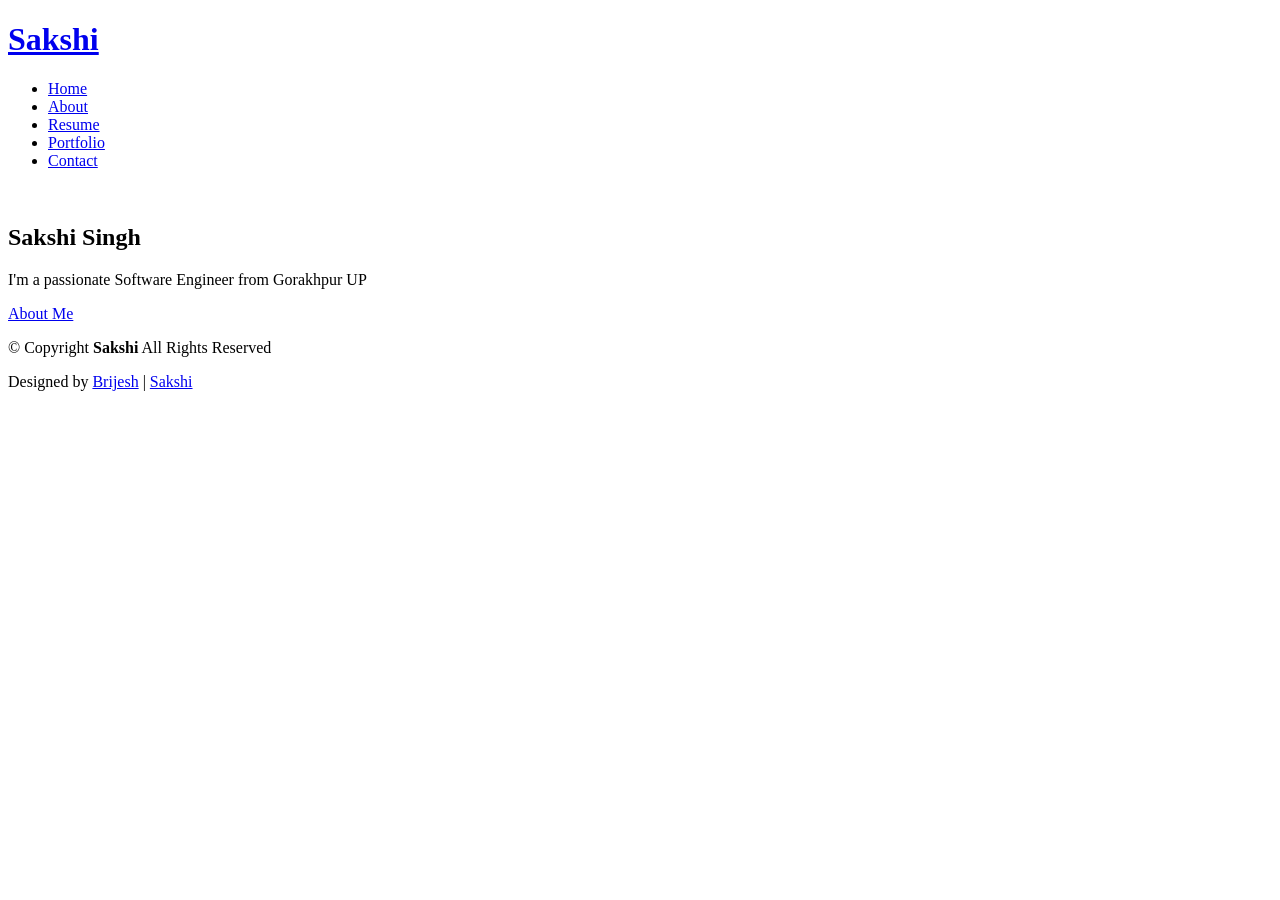
==== index.html @ 69563c14 "Add files via upload" ====
<!DOCTYPE html>
<html lang="en">

<head>
  <meta charset="utf-8">
  <meta content="width=device-width, initial-scale=1.0" name="viewport">
  <title>Home - Sakshi Singh</title>
  <meta name="description" content="">
  <meta name="keywords" content="">

  <!-- Favicons -->
  <link href="assets/img/favicon.png" rel="icon">
  <link href="assets/img/apple-touch-icon.png" rel="apple-touch-icon">

  <!-- Fonts -->
  <link href="https://fonts.googleapis.com" rel="preconnect">
  <link href="https://fonts.gstatic.com" rel="preconnect" crossorigin>
  <link href="https://fonts.googleapis.com/css2?family=Roboto:ital,wght@0,100;0,300;0,400;0,500;0,700;0,900;1,100;1,300;1,400;1,500;1,700;1,900&family=Poppins:ital,wght@0,100;0,200;0,300;0,400;0,500;0,600;0,700;0,800;0,900;1,100;1,200;1,300;1,400;1,500;1,600;1,700;1,800;1,900&family=Raleway:ital,wght@0,100;0,200;0,300;0,400;0,500;0,600;0,700;0,800;0,900;1,100;1,200;1,300;1,400;1,500;1,600;1,700;1,800;1,900&display=swap" rel="stylesheet">

  <!-- Vendor CSS Files -->
  <link href="assets/vendor/bootstrap/css/bootstrap.min.css" rel="stylesheet">
  <link href="assets/vendor/bootstrap-icons/bootstrap-icons.css" rel="stylesheet">
  <link href="assets/vendor/aos/aos.css" rel="stylesheet">
  <link href="assets/vendor/swiper/swiper-bundle.min.css" rel="stylesheet">
  <link href="assets/vendor/glightbox/css/glightbox.min.css" rel="stylesheet">

  <!-- Main CSS File -->
  <link href="assets/css/main.css" rel="stylesheet">

  <!-- =======================================================
  * Template Name: Sakshi
  * Template URL: 
  * Updated: 
  * Author: 
  * License: 
  ======================================================== -->
</head>

<body class="index-page">

  <header id="header" class="header d-flex align-items-center light-background sticky-top">
    <div class="container-fluid position-relative d-flex align-items-center justify-content-between">

      <a href="index.html" class="logo d-flex align-items-center me-auto me-xl-0">
        <!-- Uncomment the line below if you also wish to use an image logo -->
        <!-- <img src="assets/img/logo.png" alt=""> -->
        <h1 class="sitename">Sakshi</h1>
      </a>

      <nav id="navmenu" class="navmenu">
        <ul>
          <li><a href="index.html" class="active">Home</a></li>
          <li><a href="about.html">About</a></li>
          <li><a href="resume.html">Resume</a></li>
          <li><a href="portfolio.html">Portfolio</a></li>
          <li><a href="contact.html">Contact</a></li>
        </ul>
        <i class="mobile-nav-toggle d-xl-none bi bi-list"></i>
      </nav>

      <div class="header-social-links">
        <a href="#" class="twitter"><i class="bi bi-twitter-x"></i></a>
        <a href="#" class="facebook"><i class="bi bi-facebook"></i></a>
        <a href="#" class="instagram"><i class="bi bi-instagram"></i></a>
        <a href="#" class="linkedin"><i class="bi bi-linkedin"></i></a>
      </div>

    </div>
  </header>

  <main class="main">

    <!-- Hero Section -->
    <section id="hero" class="hero section">

      <img src="assets/img/hero-bg.png" alt="" data-aos="fade-in">

      <div class="container text-center" data-aos="zoom-out" data-aos-delay="100">
        <div class="row justify-content-center">
          <div class="col-lg-8">
            <h2>Sakshi Singh</h2>
            <p>I'm a passionate Software Engineer from Gorakhpur UP</p>
            <a href="about.html" class="btn-get-started">About Me</a>
          </div>
        </div>
      </div>

    </section><!-- /Hero Section -->

  </main>

  <footer id="footer" class="footer light-background">

    <div class="container">
      <div class="copyright text-center ">
        <p>© <span>Copyright</span> <strong class="px-1 sitename">Sakshi</strong> <span>All Rights Reserved<br></span></p>
      </div>
      <div class="social-links d-flex justify-content-center">
        <a href="https://www.facebook.com/brijeshchaudhary13/"><i class="bi bi-facebook"></i></a>
        <a href="https://github.com/brijeshchaudhary13"><i class="bi bi-github"></i></a>
        <a href="https://www.linkedin.com/in/brijeshchaudhary13/"><i class="bi bi-linkedin"></i></a>
      </div>
      <div class="credits">
        <!-- All the links in the footer should remain intact. -->
        <!-- You can delete the links only if you've purchased the pro version. -->
        <!-- Licensing information: https://bootstrapmade.com/license/ -->
        <!-- Purchase the pro version with working PHP/AJAX contact form: [buy-url] -->
        Designed by <a href="https://brijeshchaudhary13.github.io/brijesh-portfolio/">Brijesh</a> | <a href="https://brijeshchaudhary13.github.io/brijesh-portfolio/">Sakshi</a>
      </div>
    </div>

  </footer>

  <!-- Scroll Top -->
  <a href="#" id="scroll-top" class="scroll-top d-flex align-items-center justify-content-center"><i class="bi bi-arrow-up-short"></i></a>

  <!-- Preloader -->
  <div id="preloader"></div>

  <!-- Vendor JS Files -->
  <script src="assets/vendor/bootstrap/js/bootstrap.bundle.min.js"></script>
  <script src="assets/vendor/php-email-form/validate.js"></script>
  <script src="assets/vendor/aos/aos.js"></script>
  <script src="assets/vendor/waypoints/noframework.waypoints.js"></script>
  <script src="assets/vendor/purecounter/purecounter_vanilla.js"></script>
  <script src="assets/vendor/swiper/swiper-bundle.min.js"></script>
  <script src="assets/vendor/glightbox/js/glightbox.min.js"></script>
  <script src="assets/vendor/imagesloaded/imagesloaded.pkgd.min.js"></script>
  <script src="assets/vendor/isotope-layout/isotope.pkgd.min.js"></script>

  <!-- Main JS File -->
  <script src="assets/js/main.js"></script>

</body>

</html>
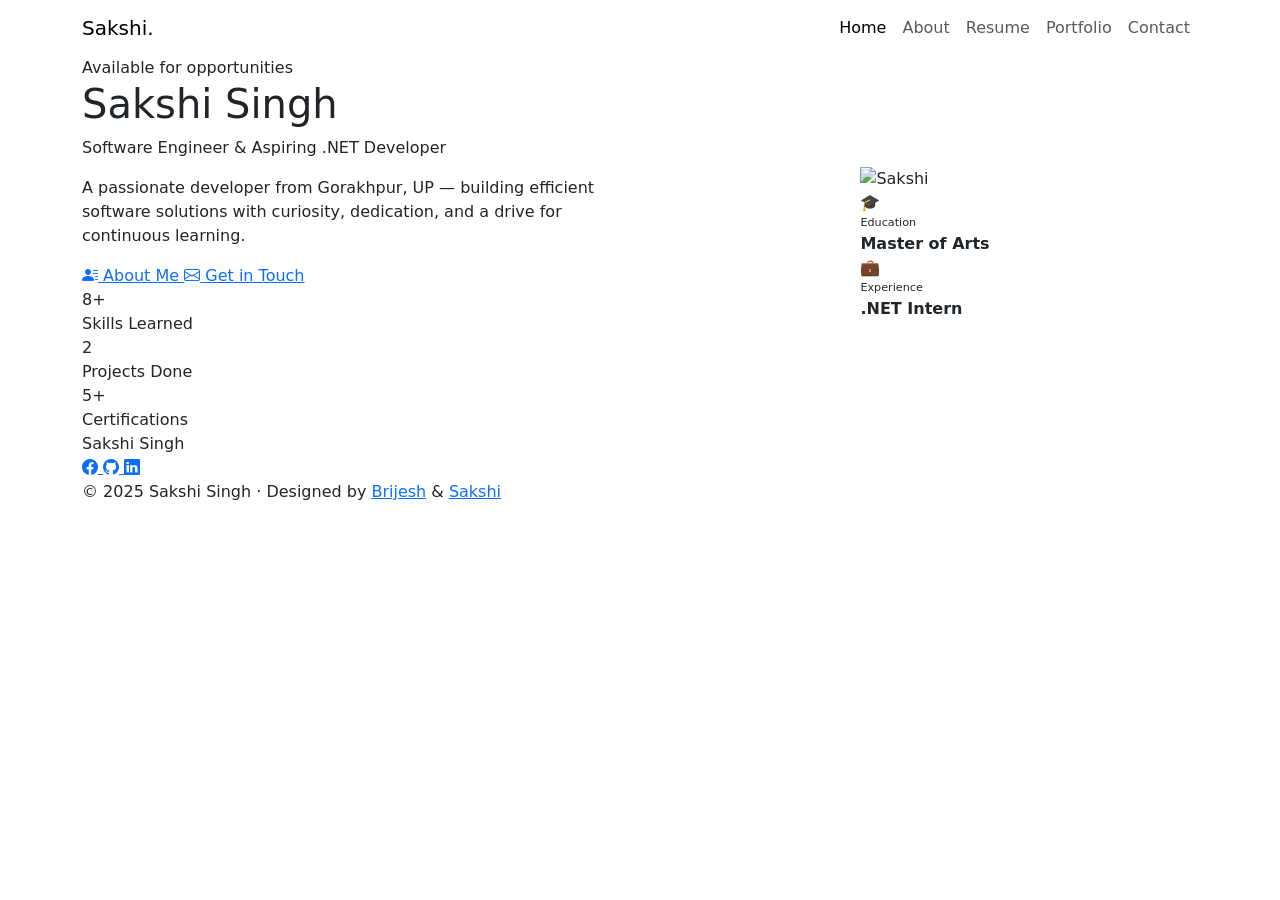
==== commit 043833f1: "Update index.html" ====
--- a/index.html
+++ b/index.html
@@ -1,136 +1,170 @@
 <!DOCTYPE html>
 <html lang="en">
-
 <head>
-  <meta charset="utf-8">
-  <meta content="width=device-width, initial-scale=1.0" name="viewport">
-  <title>Home - Sakshi Singh</title>
-  <meta name="description" content="">
-  <meta name="keywords" content="">
-
-  <!-- Favicons -->
-  <link href="assets/img/favicon.png" rel="icon">
-  <link href="assets/img/apple-touch-icon.png" rel="apple-touch-icon">
+  <meta charset="UTF-8">
+  <meta name="viewport" content="width=device-width, initial-scale=1.0">
+  <title>Sakshi Singh — Portfolio</title>
 
   <!-- Fonts -->
-  <link href="https://fonts.googleapis.com" rel="preconnect">
-  <link href="https://fonts.gstatic.com" rel="preconnect" crossorigin>
-  <link href="https://fonts.googleapis.com/css2?family=Roboto:ital,wght@0,100;0,300;0,400;0,500;0,700;0,900;1,100;1,300;1,400;1,500;1,700;1,900&family=Poppins:ital,wght@0,100;0,200;0,300;0,400;0,500;0,600;0,700;0,800;0,900;1,100;1,200;1,300;1,400;1,500;1,600;1,700;1,800;1,900&family=Raleway:ital,wght@0,100;0,200;0,300;0,400;0,500;0,600;0,700;0,800;0,900;1,100;1,200;1,300;1,400;1,500;1,600;1,700;1,800;1,900&display=swap" rel="stylesheet">
+  <link href="https://fonts.googleapis.com/css2?family=Playfair+Display:ital,wght@0,400;0,600;0,700;1,400&family=DM+Sans:wght@300;400;500;600&family=DM+Mono:wght@400;500&display=swap" rel="stylesheet">
 
-  <!-- Vendor CSS Files -->
-  <link href="assets/vendor/bootstrap/css/bootstrap.min.css" rel="stylesheet">
-  <link href="assets/vendor/bootstrap-icons/bootstrap-icons.css" rel="stylesheet">
-  <link href="assets/vendor/aos/aos.css" rel="stylesheet">
-  <link href="assets/vendor/swiper/swiper-bundle.min.css" rel="stylesheet">
-  <link href="assets/vendor/glightbox/css/glightbox.min.css" rel="stylesheet">
+  <!-- Bootstrap -->
+  <link href="https://cdn.jsdelivr.net/npm/bootstrap@5.3.3/dist/css/bootstrap.min.css" rel="stylesheet">
+  <link href="https://cdn.jsdelivr.net/npm/bootstrap-icons@1.11.3/font/bootstrap-icons.css" rel="stylesheet">
 
-  <!-- Main CSS File -->
-  <link href="assets/css/main.css" rel="stylesheet">
+  <!-- Custom CSS -->
+  <link rel="stylesheet" href="style.css">
+</head>
+<body>
 
-  <!-- =======================================================
-  * Template Name: Sakshi
-  * Template URL: 
-  * Updated: 
-  * Author: 
-  * License: 
-  ======================================================== -->
-</head>
+<!-- NAVBAR -->
+<nav class="navbar navbar-expand-xl">
+  <div class="container">
+    <a class="navbar-brand" href="index.html">
+      Sakshi<span>.</span>
+    </a>
 
-<body class="index-page">
+    <button class="navbar-toggler" type="button" data-bs-toggle="collapse" data-bs-target="#navMenu">
+      <i class="bi bi-list" style="color:var(--ink);font-size:1.4rem;"></i>
+    </button>
 
-  <header id="header" class="header d-flex align-items-center light-background sticky-top">
-    <div class="container-fluid position-relative d-flex align-items-center justify-content-between">
+    <div class="collapse navbar-collapse" id="navMenu">
+      <ul class="navbar-nav ms-auto align-items-xl-center">
+        <li class="nav-item"><a class="nav-link active" href="index.html">Home</a></li>
+        <li class="nav-item"><a class="nav-link" href="about.html">About</a></li>
+        <li class="nav-item"><a class="nav-link" href="resume.html">Resume</a></li>
+        <li class="nav-item"><a class="nav-link" href="portfolio.html">Portfolio</a></li>
+        <li class="nav-item"><a class="nav-link" href="contact.html">Contact</a></li>
+      </ul>
+    </div>
+  </div>
+</nav>
 
-      <a href="index.html" class="logo d-flex align-items-center me-auto me-xl-0">
-        <!-- Uncomment the line below if you also wish to use an image logo -->
-        <!-- <img src="assets/img/logo.png" alt=""> -->
-        <h1 class="sitename">Sakshi</h1>
-      </a>
+<!-- HOME -->
+<div id="home" class="page active">
+  <section class="hero">
+    
+    <div class="hero-bg-circle c1"></div>
+    <div class="hero-bg-circle c2"></div>
 
-      <nav id="navmenu" class="navmenu">
-        <ul>
-          <li><a href="index.html" class="active">Home</a></li>
-          <li><a href="about.html">About</a></li>
-          <li><a href="resume.html">Resume</a></li>
-          <li><a href="portfolio.html">Portfolio</a></li>
-          <li><a href="contact.html">Contact</a></li>
-        </ul>
-        <i class="mobile-nav-toggle d-xl-none bi bi-list"></i>
-      </nav>
+    <div class="hero-grid-line v l1"></div>
+    <div class="hero-grid-line v l2"></div>
+    <div class="hero-grid-line h t1"></div>
+    <div class="hero-grid-line h t2"></div>
 
-      <div class="header-social-links">
-        <a href="#" class="twitter"><i class="bi bi-twitter-x"></i></a>
-        <a href="#" class="facebook"><i class="bi bi-facebook"></i></a>
-        <a href="#" class="instagram"><i class="bi bi-instagram"></i></a>
-        <a href="#" class="linkedin"><i class="bi bi-linkedin"></i></a>
+    <div class="container">
+      <div class="row align-items-center gy-5">
+
+        <!-- LEFT -->
+        <div class="col-lg-6">
+          <div class="hero-tag">Available for opportunities</div>
+
+          <h1 class="hero-name">
+            Sakshi
+            <span class="outline">Singh</span>
+          </h1>
+
+          <p class="hero-role">
+            Software Engineer &amp; Aspiring .NET Developer
+          </p>
+
+          <p class="hero-desc">
+            A passionate developer from Gorakhpur, UP — building efficient software solutions with curiosity, dedication, and a drive for continuous learning.
+          </p>
+
+          <div class="hero-ctas">
+            <a class="btn-primary-custom" href="about.html">
+              <i class="bi bi-person-lines-fill"></i> About Me
+            </a>
+
+            <a class="btn-outline-custom" href="contact.html">
+              <i class="bi bi-envelope"></i> Get in Touch
+            </a>
+          </div>
+
+          <div class="hero-stats">
+            <div>
+              <div class="hero-stat-num">8+</div>
+              <div class="hero-stat-label">Skills Learned</div>
+            </div>
+
+            <div style="width:1px;background:var(--border);"></div>
+
+            <div>
+              <div class="hero-stat-num">2</div>
+              <div class="hero-stat-label">Projects Done</div>
+            </div>
+
+            <div style="width:1px;background:var(--border);"></div>
+
+            <div>
+              <div class="hero-stat-num">5+</div>
+              <div class="hero-stat-label">Certifications</div>
+            </div>
+          </div>
+        </div>
+
+        <!-- RIGHT -->
+        <div class="col-lg-6 d-flex justify-content-center">
+          <div class="hero-image-wrap">
+
+            <div class="hero-image-frame">
+              <div class="hero-image-bg">
+                <img src="img/profile-img.png" alt="Sakshi" class="hero-img">
+              </div>
+            </div>
+
+            <div class="hero-badge b1">
+              <span class="badge-icon">🎓</span>
+              <div>
+                <div style="font-size:0.7rem;color:var(--muted);">Education</div>
+                <div style="font-weight:600;">Master of Arts</div>
+              </div>
+            </div>
+
+            <div class="hero-badge b2">
+              <span class="badge-icon">💼</span>
+              <div>
+                <div style="font-size:0.7rem;color:var(--muted);">Experience</div>
+                <div style="font-weight:600;">.NET Intern</div>
+              </div>
+            </div>
+
+          </div>
+        </div>
+
+      </div>
+    </div>
+  </section>
+
+  <!-- FOOTER -->
+  <footer>
+    <div class="container">
+      <div class="footer-name">Sakshi Singh</div>
+
+      <div class="footer-social">
+        <a href="https://www.facebook.com/brijeshchaudhary13/" target="_blank">
+          <i class="bi bi-facebook"></i>
+        </a>
+        <a href="https://github.com/brijeshchaudhary13" target="_blank">
+          <i class="bi bi-github"></i>
+        </a>
+        <a href="https://www.linkedin.com/in/brijeshchaudhary13/" target="_blank">
+          <i class="bi bi-linkedin"></i>
+        </a>
       </div>
 
-    </div>
-  </header>
-
-  <main class="main">
-
-    <!-- Hero Section -->
-    <section id="hero" class="hero section">
-
-      <img src="assets/img/hero-bg.png" alt="" data-aos="fade-in">
-
-      <div class="container text-center" data-aos="zoom-out" data-aos-delay="100">
-        <div class="row justify-content-center">
-          <div class="col-lg-8">
-            <h2>Sakshi Singh</h2>
-            <p>I'm a passionate Software Engineer from Gorakhpur UP</p>
-            <a href="about.html" class="btn-get-started">About Me</a>
-          </div>
-        </div>
-      </div>
-
-    </section><!-- /Hero Section -->
-
-  </main>
-
-  <footer id="footer" class="footer light-background">
-
-    <div class="container">
-      <div class="copyright text-center ">
-        <p>© <span>Copyright</span> <strong class="px-1 sitename">Sakshi</strong> <span>All Rights Reserved<br></span></p>
-      </div>
-      <div class="social-links d-flex justify-content-center">
-        <a href="https://www.facebook.com/brijeshchaudhary13/"><i class="bi bi-facebook"></i></a>
-        <a href="https://github.com/brijeshchaudhary13"><i class="bi bi-github"></i></a>
-        <a href="https://www.linkedin.com/in/brijeshchaudhary13/"><i class="bi bi-linkedin"></i></a>
-      </div>
-      <div class="credits">
-        <!-- All the links in the footer should remain intact. -->
-        <!-- You can delete the links only if you've purchased the pro version. -->
-        <!-- Licensing information: https://bootstrapmade.com/license/ -->
-        <!-- Purchase the pro version with working PHP/AJAX contact form: [buy-url] -->
-        Designed by <a href="https://brijeshchaudhary13.github.io/brijesh-portfolio/">Brijesh</a> | <a href="https://brijeshchaudhary13.github.io/brijesh-portfolio/">Sakshi</a>
+      <div class="footer-credits">
+        © 2025 Sakshi Singh · Designed by
+        <a href="https://brijeshchaudhary13.github.io/brijesh-portfolio/" target="_blank">Brijesh</a> &amp;
+        <a href="https://brijeshchaudhary13.github.io/brijesh-portfolio/" target="_blank">Sakshi</a>
       </div>
     </div>
+  </footer>
+</div>
 
-  </footer>
-
-  <!-- Scroll Top -->
-  <a href="#" id="scroll-top" class="scroll-top d-flex align-items-center justify-content-center"><i class="bi bi-arrow-up-short"></i></a>
-
-  <!-- Preloader -->
-  <div id="preloader"></div>
-
-  <!-- Vendor JS Files -->
-  <script src="assets/vendor/bootstrap/js/bootstrap.bundle.min.js"></script>
-  <script src="assets/vendor/php-email-form/validate.js"></script>
-  <script src="assets/vendor/aos/aos.js"></script>
-  <script src="assets/vendor/waypoints/noframework.waypoints.js"></script>
-  <script src="assets/vendor/purecounter/purecounter_vanilla.js"></script>
-  <script src="assets/vendor/swiper/swiper-bundle.min.js"></script>
-  <script src="assets/vendor/glightbox/js/glightbox.min.js"></script>
-  <script src="assets/vendor/imagesloaded/imagesloaded.pkgd.min.js"></script>
-  <script src="assets/vendor/isotope-layout/isotope.pkgd.min.js"></script>
-
-  <!-- Main JS File -->
-  <script src="assets/js/main.js"></script>
+<!-- Bootstrap JS -->
+<script src="https://cdn.jsdelivr.net/npm/bootstrap@5.3.3/dist/js/bootstrap.bundle.min.js"></script>
 
 </body>
-
-</html>+</html>
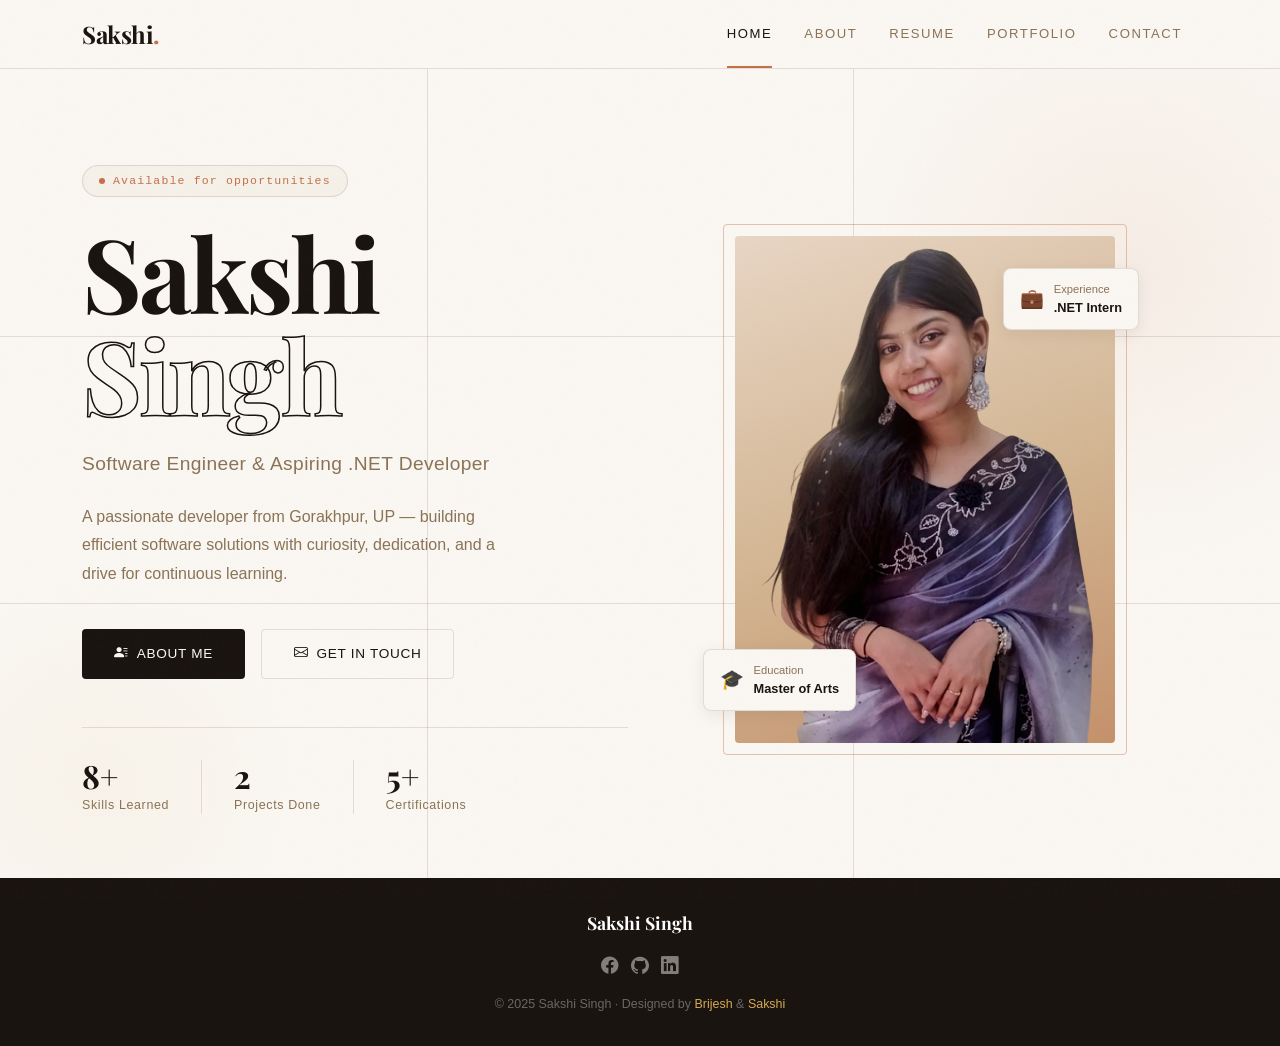
==== commit 200967ad: "Add files via upload" ====
--- a/index.html
+++ b/index.html
@@ -167,4 +167,4 @@
 <script src="https://cdn.jsdelivr.net/npm/bootstrap@5.3.3/dist/js/bootstrap.bundle.min.js"></script>
 
 </body>
-</html>
+</html>
--- a/style.css
+++ b/style.css
@@ -0,0 +1,1048 @@
+:root {
+  --cream: #FAF7F2;
+  --warm-white: #F5F0E8;
+  --ink: #1A1410;
+  --brown: #5C3D2E;
+  --terracotta: #C4704A;
+  --gold: #D4A853;
+  --muted: #8B7355;
+  --border: rgba(92,61,46,0.15);
+  --shadow: rgba(26,20,16,0.08);
+}
+
+*, *::before, *::after { box-sizing: border-box; margin: 0; padding: 0; }
+
+html { scroll-behavior: smooth; }
+
+body {
+  font-family: 'DM Sans', sans-serif;
+  background: var(--cream);
+  color: var(--ink);
+  overflow-x: hidden;
+}
+
+/* ── NOISE TEXTURE ── */
+body::before {
+  content: '';
+  position: fixed;
+  inset: 0;
+  background-image: url("data:image/svg+xml,%3Csvg viewBox='0 0 256 256' xmlns='http://www.w3.org/2000/svg'%3E%3Cfilter id='noise'%3E%3CfeTurbulence type='fractalNoise' baseFrequency='0.9' numOctaves='4' stitchTiles='stitch'/%3E%3C/filter%3E%3Crect width='100%25' height='100%25' filter='url(%23noise)' opacity='0.03'/%3E%3C/svg%3E");
+  pointer-events: none;
+  z-index: 9999;
+  opacity: 0.4;
+}
+
+/* ── NAVBAR ── */
+.navbar {
+  background: rgba(250,247,242,0.92);
+  backdrop-filter: blur(16px);
+  border-bottom: 1px solid var(--border);
+  padding: 0;
+  position: sticky;
+  top: 0;
+  z-index: 1000;
+}
+.navbar-brand {
+  font-family: 'Playfair Display', serif;
+  font-size: 1.5rem;
+  font-weight: 700;
+  color: var(--ink) !important;
+  letter-spacing: -0.02em;
+  padding: 1rem 0;
+}
+.navbar-brand span { color: var(--terracotta); }
+.nav-link {
+  font-size: 0.82rem;
+  font-weight: 500;
+  letter-spacing: 0.12em;
+  text-transform: uppercase;
+  color: var(--muted) !important;
+  padding: 1.5rem 1rem !important;
+  transition: color 0.2s;
+  position: relative;
+}
+.nav-link::after {
+  content: '';
+  position: absolute;
+  bottom: 0;
+  left: 1rem;
+  right: 1rem;
+  height: 2px;
+  background: var(--terracotta);
+  transform: scaleX(0);
+  transition: transform 0.25s;
+}
+.nav-link:hover, .nav-link.active { color: var(--ink) !important; }
+.nav-link:hover::after, .nav-link.active::after { transform: scaleX(1); }
+.navbar-toggler { border: 1px solid var(--border); padding: 0.4rem 0.6rem; }
+.navbar-toggler:focus { box-shadow: none; }
+
+/* ── PAGES ── */
+.page { display: none; min-height: 100vh; }
+.page.active { display: block; }
+
+/* ── SECTION HEADER ── */
+.section-header {
+  text-align: center;
+  margin-bottom: 4rem;
+  padding-top: 4rem;
+}
+.section-label {
+  display: inline-block;
+  font-family: 'DM Mono', monospace;
+  font-size: 0.72rem;
+  letter-spacing: 0.2em;
+  color: var(--terracotta);
+  text-transform: uppercase;
+  margin-bottom: 0.75rem;
+}
+.section-title {
+  font-family: 'Playfair Display', serif;
+  font-size: clamp(2.2rem, 5vw, 3.5rem);
+  font-weight: 700;
+  line-height: 1.1;
+  color: var(--ink);
+  letter-spacing: -0.02em;
+}
+.section-sub {
+  font-size: 1rem;
+  color: var(--muted);
+  margin-top: 1rem;
+  max-width: 480px;
+  margin-left: auto;
+  margin-right: auto;
+  line-height: 1.7;
+}
+.section-line {
+  width: 48px;
+  height: 2px;
+  background: var(--terracotta);
+  margin: 1.5rem auto 0;
+}
+
+/* ═══════════════════════════
+   HOME PAGE
+═══════════════════════════ */
+#home {
+  min-height: 100vh;
+  display: flex;
+  flex-direction: column;
+}
+.hero {
+  flex: 1;
+  display: flex;
+  align-items: center;
+  position: relative;
+  padding: 6rem 0 4rem;
+  overflow: hidden;
+}
+.hero-bg-circle {
+  position: absolute;
+  border-radius: 50%;
+  background: radial-gradient(circle, rgba(196,112,74,0.08) 0%, transparent 70%);
+}
+.hero-bg-circle.c1 { width: 600px; height: 600px; top: -100px; right: -150px; }
+.hero-bg-circle.c2 { width: 400px; height: 400px; bottom: -100px; left: -100px; background: radial-gradient(circle, rgba(212,168,83,0.06) 0%, transparent 70%); }
+.hero-grid-line {
+  position: absolute;
+  background: var(--border);
+}
+.hero-grid-line.v { width: 1px; top: 0; bottom: 0; }
+.hero-grid-line.h { height: 1px; left: 0; right: 0; }
+.hero-grid-line.l1 { left: 33.33%; }
+.hero-grid-line.l2 { left: 66.66%; }
+.hero-grid-line.t1 { top: 33%; }
+.hero-grid-line.t2 { top: 66%; }
+.hero-img {
+  width: 100%;
+  height: 100%;
+  object-fit: cover;
+  border-radius: 4px;
+}
+.hero-tag {
+  display: inline-flex;
+  align-items: center;
+  gap: 0.5rem;
+  background: var(--warm-white);
+  border: 1px solid var(--border);
+  border-radius: 100px;
+  padding: 0.4rem 1rem;
+  font-family: 'DM Mono', monospace;
+  font-size: 0.72rem;
+  letter-spacing: 0.1em;
+  color: var(--terracotta);
+  margin-bottom: 1.5rem;
+  animation: fadeSlideUp 0.6s ease both;
+}
+.hero-tag::before {
+  content: '';
+  width: 6px; height: 6px;
+  background: var(--terracotta);
+  border-radius: 50%;
+  animation: pulse 2s infinite;
+}
+@keyframes pulse {
+  0%, 100% { opacity: 1; transform: scale(1); }
+  50% { opacity: 0.5; transform: scale(0.8); }
+}
+
+.hero-name {
+  font-family: 'Playfair Display', serif;
+  font-size: clamp(3rem, 8vw, 6.5rem);
+  font-weight: 700;
+  line-height: 1;
+  letter-spacing: -0.03em;
+  color: var(--ink);
+  animation: fadeSlideUp 0.6s 0.1s ease both;
+}
+.hero-name .outline {
+  -webkit-text-stroke: 1.5px var(--ink);
+  color: transparent;
+  display: block;
+}
+.hero-role {
+  font-size: clamp(1rem, 2vw, 1.2rem);
+  color: var(--muted);
+  font-weight: 400;
+  letter-spacing: 0.02em;
+  margin: 1.5rem 0;
+  animation: fadeSlideUp 0.6s 0.2s ease both;
+}
+.hero-desc {
+  font-size: 1rem;
+  color: var(--muted);
+  line-height: 1.8;
+  max-width: 440px;
+  animation: fadeSlideUp 0.6s 0.3s ease both;
+}
+.hero-ctas {
+  display: flex;
+  gap: 1rem;
+  margin-top: 2.5rem;
+  flex-wrap: wrap;
+  animation: fadeSlideUp 0.6s 0.4s ease both;
+}
+.btn-primary-custom {
+  background: var(--ink);
+  color: var(--cream);
+  border: none;
+  padding: 0.85rem 2rem;
+  border-radius: 4px;
+  font-size: 0.85rem;
+  font-weight: 500;
+  letter-spacing: 0.05em;
+  text-transform: uppercase;
+  cursor: pointer;
+  transition: all 0.25s;
+  text-decoration: none;
+  display: inline-flex;
+  align-items: center;
+  gap: 0.5rem;
+}
+.btn-primary-custom:hover {
+  background: var(--terracotta);
+  color: white;
+  transform: translateY(-2px);
+  box-shadow: 0 8px 24px rgba(196,112,74,0.3);
+}
+.btn-outline-custom {
+  background: transparent;
+  color: var(--ink);
+  border: 1.5px solid var(--border);
+  padding: 0.85rem 2rem;
+  border-radius: 4px;
+  font-size: 0.85rem;
+  font-weight: 500;
+  letter-spacing: 0.05em;
+  text-transform: uppercase;
+  cursor: pointer;
+  transition: all 0.25s;
+  text-decoration: none;
+  display: inline-flex;
+  align-items: center;
+  gap: 0.5rem;
+}
+.btn-outline-custom:hover {
+  border-color: var(--terracotta);
+  color: var(--terracotta);
+  transform: translateY(-2px);
+}
+
+.hero-image-wrap {
+  position: relative;
+  animation: fadeSlideUp 0.8s 0.2s ease both;
+}
+.hero-image-frame {
+  width: 100%;
+  max-width: 380px;
+  aspect-ratio: 3/4;
+  margin: 0 auto;
+  position: relative;
+}
+.hero-image-frame::before {
+  content: '';
+  position: absolute;
+  inset: -12px;
+  border: 1.5px solid var(--terracotta);
+  border-radius: 4px;
+  z-index: 0;
+  opacity: 0.4;
+}
+.hero-image-frame::after {
+  content: '';
+  position: absolute;
+  inset: 0;
+  background: linear-gradient(135deg, rgba(196,112,74,0.15), rgba(212,168,83,0.1));
+  border-radius: 4px;
+  z-index: 1;
+}
+.hero-image-bg {
+  width: 100%;
+  height: 100%;
+  background: linear-gradient(160deg, #E8D5C4 0%, #D4B896 50%, #C4916A 100%);
+  border-radius: 4px;
+  display: flex;
+  align-items: center;
+  justify-content: center;
+  position: relative;
+  z-index: 2;
+  overflow: hidden;
+}
+.hero-avatar-letter {
+  font-family: 'Playfair Display', serif;
+  font-size: 8rem;
+  font-weight: 700;
+  color: rgba(255,255,255,0.5);
+  user-select: none;
+}
+.hero-badge {
+  position: absolute;
+  background: var(--cream);
+  border: 1px solid var(--border);
+  border-radius: 8px;
+  padding: 0.75rem 1rem;
+  display: flex;
+  align-items: center;
+  gap: 0.6rem;
+  font-size: 0.8rem;
+  font-weight: 500;
+  box-shadow: 0 4px 16px var(--shadow);
+  z-index: 10;
+}
+.hero-badge .badge-icon { font-size: 1.2rem; }
+.hero-badge.b1 { bottom: 2rem; left: -2rem; }
+.hero-badge.b2 { top: 2rem; right: -1.5rem; }
+
+.hero-stats {
+  display: flex;
+  gap: 2rem;
+  margin-top: 3rem;
+  padding-top: 2rem;
+  border-top: 1px solid var(--border);
+  animation: fadeSlideUp 0.6s 0.5s ease both;
+}
+.hero-stat-num {
+  font-family: 'Playfair Display', serif;
+  font-size: 2rem;
+  font-weight: 700;
+  color: var(--ink);
+  line-height: 1;
+}
+.hero-stat-label {
+  font-size: 0.78rem;
+  color: var(--muted);
+  margin-top: 0.25rem;
+  letter-spacing: 0.05em;
+}
+
+@keyframes fadeSlideUp {
+  from { opacity: 0; transform: translateY(20px); }
+  to { opacity: 1; transform: translateY(0); }
+}
+
+/* ═══════════════════════════
+   ABOUT PAGE
+═══════════════════════════ */
+.about-wrap {
+  padding: 2rem 0 5rem;
+}
+.about-card {
+  background: var(--warm-white);
+  border: 1px solid var(--border);
+  border-radius: 8px;
+  overflow: hidden;
+  height: 100%;
+}
+.about-photo-area {
+  background: linear-gradient(160deg, #E8D5C4, #C4916A);
+  aspect-ratio: 1;
+  display: flex;
+  align-items: center;
+  justify-content: center;
+}
+.about-avatar-letter {
+  font-family: 'Playfair Display', serif;
+  font-size: 5rem;
+  color: rgba(255,255,255,0.55);
+  font-weight: 700;
+}
+.about-info { padding: 2rem; }
+.about-name {
+  font-family: 'Playfair Display', serif;
+  font-size: 1.6rem;
+  font-weight: 700;
+  color: var(--ink);
+  margin-bottom: 0.25rem;
+}
+.about-role-badge {
+  display: inline-block;
+  background: rgba(196,112,74,0.12);
+  color: var(--terracotta);
+  font-size: 0.78rem;
+  font-weight: 500;
+  padding: 0.3rem 0.8rem;
+  border-radius: 100px;
+  margin-bottom: 1.5rem;
+  letter-spacing: 0.05em;
+}
+.about-detail-row {
+  display: flex;
+  align-items: flex-start;
+  gap: 0.75rem;
+  padding: 0.6rem 0;
+  border-bottom: 1px solid var(--border);
+}
+.about-detail-row:last-child { border-bottom: none; }
+.about-detail-key {
+  font-size: 0.75rem;
+  font-weight: 600;
+  letter-spacing: 0.08em;
+  text-transform: uppercase;
+  color: var(--muted);
+  min-width: 70px;
+}
+.about-detail-val {
+  font-size: 0.88rem;
+  color: var(--ink);
+}
+.about-main { padding: 1rem 0; }
+.about-heading {
+  font-family: 'Playfair Display', serif;
+  font-size: 1.8rem;
+  font-weight: 700;
+  color: var(--ink);
+  margin-bottom: 1rem;
+}
+.about-text {
+  font-size: 0.95rem;
+  color: var(--muted);
+  line-height: 1.85;
+  margin-bottom: 1.25rem;
+}
+
+/* Skills */
+.skill-item { margin-bottom: 1.5rem; }
+.skill-header {
+  display: flex;
+  justify-content: space-between;
+  margin-bottom: 0.5rem;
+}
+.skill-name { font-size: 0.88rem; font-weight: 600; color: var(--ink); }
+.skill-pct {
+  font-family: 'DM Mono', monospace;
+  font-size: 0.78rem;
+  color: var(--terracotta);
+}
+.skill-bar {
+  height: 4px;
+  background: var(--border);
+  border-radius: 100px;
+  overflow: hidden;
+}
+.skill-fill {
+  height: 100%;
+  background: linear-gradient(90deg, var(--terracotta), var(--gold));
+  border-radius: 100px;
+  transform: scaleX(0);
+  transform-origin: left;
+  transition: transform 1s cubic-bezier(0.4,0,0.2,1);
+}
+.skill-fill.animated { transform: scaleX(1); }
+
+/* Stats */
+.stats-row {
+  display: flex;
+  gap: 1.5rem;
+  flex-wrap: wrap;
+  margin: 2rem 0;
+}
+.stat-box {
+  flex: 1;
+  min-width: 130px;
+  background: var(--warm-white);
+  border: 1px solid var(--border);
+  border-radius: 8px;
+  padding: 1.5rem;
+  text-align: center;
+}
+.stat-number {
+  font-family: 'Playfair Display', serif;
+  font-size: 2.5rem;
+  font-weight: 700;
+  color: var(--terracotta);
+  line-height: 1;
+}
+.stat-label {
+  font-size: 0.78rem;
+  color: var(--muted);
+  margin-top: 0.5rem;
+  line-height: 1.4;
+  letter-spacing: 0.03em;
+}
+
+/* ═══════════════════════════
+   RESUME PAGE
+═══════════════════════════ */
+.resume-wrap { padding: 2rem 0 5rem; }
+.resume-col-title {
+  font-family: 'Playfair Display', serif;
+  font-size: 1.4rem;
+  font-weight: 700;
+  color: var(--ink);
+  margin-bottom: 2rem;
+  padding-bottom: 0.75rem;
+  border-bottom: 2px solid var(--terracotta);
+  display: flex;
+  align-items: center;
+  gap: 0.6rem;
+}
+.timeline-item {
+  position: relative;
+  padding: 0 0 2.5rem 2rem;
+}
+.timeline-item::before {
+  content: '';
+  position: absolute;
+  left: 0;
+  top: 6px;
+  width: 10px; height: 10px;
+  border-radius: 50%;
+  background: var(--terracotta);
+  border: 2px solid var(--cream);
+  box-shadow: 0 0 0 3px rgba(196,112,74,0.25);
+}
+.timeline-item::after {
+  content: '';
+  position: absolute;
+  left: 4px;
+  top: 22px;
+  bottom: 0;
+  width: 1px;
+  background: var(--border);
+}
+.timeline-item:last-child::after { display: none; }
+.timeline-year {
+  display: inline-block;
+  font-family: 'DM Mono', monospace;
+  font-size: 0.72rem;
+  letter-spacing: 0.1em;
+  color: var(--terracotta);
+  background: rgba(196,112,74,0.1);
+  padding: 0.2rem 0.7rem;
+  border-radius: 100px;
+  margin-bottom: 0.5rem;
+}
+.timeline-title {
+  font-family: 'Playfair Display', serif;
+  font-size: 1.05rem;
+  font-weight: 700;
+  color: var(--ink);
+  margin-bottom: 0.2rem;
+}
+.timeline-place {
+  font-size: 0.82rem;
+  color: var(--terracotta);
+  font-style: italic;
+  margin-bottom: 0.5rem;
+}
+.timeline-desc {
+  font-size: 0.88rem;
+  color: var(--muted);
+  line-height: 1.7;
+}
+.timeline-list {
+  list-style: none;
+  padding: 0;
+  margin: 0.5rem 0 0;
+}
+.timeline-list li {
+  font-size: 0.85rem;
+  color: var(--muted);
+  padding: 0.25rem 0;
+  display: flex;
+  gap: 0.5rem;
+}
+.timeline-list li::before { content: '→'; color: var(--terracotta); flex-shrink: 0; }
+
+.summary-card {
+  background: linear-gradient(135deg, var(--warm-white), #EDE5D8);
+  border: 1px solid var(--border);
+  border-radius: 8px;
+  padding: 1.75rem;
+  margin-bottom: 2rem;
+}
+.summary-name {
+  font-family: 'Playfair Display', serif;
+  font-size: 1.3rem;
+  font-weight: 700;
+  color: var(--ink);
+  margin-bottom: 0.75rem;
+}
+.summary-text {
+  font-size: 0.88rem;
+  color: var(--muted);
+  line-height: 1.8;
+  font-style: italic;
+  margin-bottom: 1rem;
+}
+.summary-contact span {
+  display: flex;
+  align-items: center;
+  gap: 0.4rem;
+  font-size: 0.82rem;
+  color: var(--muted);
+  margin-bottom: 0.3rem;
+}
+.summary-contact i { color: var(--terracotta); font-size: 0.85rem; }
+
+/* ═══════════════════════════
+   PORTFOLIO PAGE
+═══════════════════════════ */
+.portfolio-wrap { padding: 2rem 0 5rem; }
+.filter-btns {
+  display: flex;
+  gap: 0.5rem;
+  justify-content: center;
+  margin-bottom: 3rem;
+  flex-wrap: wrap;
+}
+.filter-btn {
+  font-size: 0.78rem;
+  font-weight: 500;
+  letter-spacing: 0.1em;
+  text-transform: uppercase;
+  padding: 0.5rem 1.25rem;
+  border-radius: 100px;
+  border: 1.5px solid var(--border);
+  background: transparent;
+  color: var(--muted);
+  cursor: pointer;
+  transition: all 0.2s;
+}
+.filter-btn.active, .filter-btn:hover {
+  background: var(--ink);
+  color: var(--cream);
+  border-color: var(--ink);
+}
+.portfolio-grid { display: flex; flex-wrap: wrap; gap: 1.25rem; }
+.portfolio-item {
+  flex: 1 1 300px;
+  max-width: calc(33.333% - 1rem);
+  position: relative;
+  border-radius: 6px;
+  overflow: hidden;
+  cursor: pointer;
+  transition: all 0.35s;
+}
+.portfolio-item:hover { transform: translateY(-6px); box-shadow: 0 20px 48px var(--shadow); }
+.portfolio-thumb {
+  width: 100%;
+  aspect-ratio: 4/3;
+  display: flex;
+  align-items: center;
+  justify-content: center;
+  font-family: 'Playfair Display', serif;
+  font-size: 3rem;
+  font-weight: 700;
+  color: rgba(255,255,255,0.5);
+  position: relative;
+}
+.portfolio-thumb.t1 { background: linear-gradient(135deg, #C4704A, #D4A853); }
+.portfolio-thumb.t2 { background: linear-gradient(135deg, #5C3D2E, #8B7355); }
+.portfolio-thumb.t3 { background: linear-gradient(135deg, #4A6C7A, #6B9FAE); }
+.portfolio-thumb.t4 { background: linear-gradient(135deg, #7A4A6C, #AE6B9F); }
+.portfolio-thumb.t5 { background: linear-gradient(135deg, #3D5C2E, #6B8B55); }
+.portfolio-thumb.t6 { background: linear-gradient(135deg, #2E3D5C, #556B8B); }
+.portfolio-overlay {
+  position: absolute;
+  inset: 0;
+  background: rgba(26,20,16,0.75);
+  display: flex;
+  flex-direction: column;
+  align-items: center;
+  justify-content: center;
+  opacity: 0;
+  transition: opacity 0.3s;
+  gap: 0.5rem;
+}
+.portfolio-item:hover .portfolio-overlay { opacity: 1; }
+.portfolio-overlay-title {
+  font-family: 'Playfair Display', serif;
+  font-size: 1.1rem;
+  font-weight: 700;
+  color: white;
+}
+.portfolio-overlay-cat {
+  font-size: 0.75rem;
+  color: var(--gold);
+  letter-spacing: 0.1em;
+  text-transform: uppercase;
+}
+.portfolio-overlay-btn {
+  margin-top: 0.5rem;
+  border: 1.5px solid rgba(255,255,255,0.4);
+  color: white;
+  padding: 0.4rem 1.2rem;
+  border-radius: 100px;
+  font-size: 0.75rem;
+  letter-spacing: 0.1em;
+  text-transform: uppercase;
+  background: transparent;
+  cursor: pointer;
+  transition: all 0.2s;
+}
+.portfolio-overlay-btn:hover { background: var(--terracotta); border-color: var(--terracotta); }
+.portfolio-info-bar {
+  padding: 1rem;
+  background: var(--warm-white);
+  border-top: 1px solid var(--border);
+}
+.portfolio-item-title { font-weight: 600; font-size: 0.9rem; color: var(--ink); }
+.portfolio-item-cat { font-size: 0.75rem; color: var(--muted); }
+
+/* Modal */
+.modal-backdrop-custom {
+  position: fixed;
+  inset: 0;
+  background: rgba(26,20,16,0.8);
+  backdrop-filter: blur(8px);
+  z-index: 2000;
+  display: none;
+  align-items: center;
+  justify-content: center;
+}
+.modal-backdrop-custom.open { display: flex; }
+.modal-card {
+  background: var(--cream);
+  border-radius: 8px;
+  max-width: 640px;
+  width: 90%;
+  overflow: hidden;
+  position: relative;
+  animation: modalIn 0.3s ease;
+}
+@keyframes modalIn {
+  from { opacity: 0; transform: scale(0.92) translateY(20px); }
+  to { opacity: 1; transform: scale(1) translateY(0); }
+}
+.modal-close {
+  position: absolute;
+  top: 1rem; right: 1rem;
+  background: rgba(26,20,16,0.6);
+  color: white;
+  border: none;
+  border-radius: 50%;
+  width: 36px; height: 36px;
+  cursor: pointer;
+  font-size: 1.2rem;
+  display: flex;
+  align-items: center;
+  justify-content: center;
+  z-index: 10;
+  transition: background 0.2s;
+}
+.about-photo-area { 
+/* We keep the aspect-ratio to ensure it stays a square/circle */
+aspect-ratio: 1; 
+display: flex; 
+align-items: center; 
+justify-content: center; 
+overflow: hidden; /* Important: keeps the image inside the border radius */
+/* Optional: You can remove the background gradient now that an image is there, 
+ or keep it as a fallback while the image loads. */
+background: var(--warm-white); 
+}
+
+/* New style for the image */
+.about-avatar-img {
+  width: 100%;
+  height: 100%;
+  object-fit: cover;
+  object-position: top center;
+}
+
+/* You can remove .about-avatar-letter as it's no longer used */
+.modal-close:hover { background: var(--terracotta); }
+.modal-thumb {
+  width: 100%;
+  aspect-ratio: 16/9;
+  display: flex;
+  align-items: center;
+  justify-content: center;
+  font-family: 'Playfair Display', serif;
+  font-size: 5rem;
+  color: rgba(255,255,255,0.4);
+}
+.modal-body-content { padding: 2rem; }
+.modal-cat-tag {
+  display: inline-block;
+  font-size: 0.72rem;
+  letter-spacing: 0.12em;
+  text-transform: uppercase;
+  color: var(--terracotta);
+  background: rgba(196,112,74,0.1);
+  padding: 0.25rem 0.75rem;
+  border-radius: 100px;
+  margin-bottom: 0.75rem;
+}
+.modal-proj-title {
+  font-family: 'Playfair Display', serif;
+  font-size: 1.5rem;
+  font-weight: 700;
+  color: var(--ink);
+  margin-bottom: 1rem;
+}
+.modal-proj-desc {
+  font-size: 0.9rem;
+  color: var(--muted);
+  line-height: 1.8;
+  margin-bottom: 1.25rem;
+}
+.modal-meta { display: flex; flex-wrap: wrap; gap: 1rem; }
+.modal-meta-item { font-size: 0.8rem; color: var(--muted); }
+.modal-meta-item strong { color: var(--ink); display: block; font-size: 0.75rem; letter-spacing: 0.08em; text-transform: uppercase; }
+
+/* ═══════════════════════════
+   CONTACT PAGE
+═══════════════════════════ */
+.contact-wrap { padding: 2rem 0 5rem; }
+.contact-info-card {
+  background: linear-gradient(160deg, var(--ink) 0%, #2D1F16 100%);
+  border-radius: 8px;
+  padding: 2.5rem;
+  height: 100%;
+  position: relative;
+  overflow: hidden;
+}
+.contact-info-card::before {
+  content: '';
+  position: absolute;
+  width: 300px; height: 300px;
+  border-radius: 50%;
+  background: radial-gradient(circle, rgba(196,112,74,0.2), transparent);
+  top: -100px; right: -100px;
+}
+.contact-info-title {
+  font-family: 'Playfair Display', serif;
+  font-size: 1.6rem;
+  font-weight: 700;
+  color: white;
+  margin-bottom: 0.5rem;
+  position: relative;
+}
+.contact-info-sub {
+  font-size: 0.88rem;
+  color: rgba(255,255,255,0.55);
+  line-height: 1.7;
+  margin-bottom: 2.5rem;
+  position: relative;
+}
+.contact-detail {
+  display: flex;
+  align-items: flex-start;
+  gap: 1rem;
+  margin-bottom: 1.75rem;
+  position: relative;
+}
+.contact-icon {
+  width: 44px; height: 44px;
+  background: rgba(196,112,74,0.2);
+  border-radius: 6px;
+  display: flex;
+  align-items: center;
+  justify-content: center;
+  font-size: 1.1rem;
+  color: var(--gold);
+  flex-shrink: 0;
+}
+.contact-detail-label {
+  font-size: 0.72rem;
+  letter-spacing: 0.1em;
+  text-transform: uppercase;
+  color: rgba(255,255,255,0.4);
+  margin-bottom: 0.25rem;
+}
+.contact-detail-val {
+  font-size: 0.9rem;
+  color: white;
+  font-weight: 400;
+}
+.contact-socials {
+  display: flex;
+  gap: 0.75rem;
+  margin-top: 2rem;
+  position: relative;
+}
+.social-btn {
+  width: 40px; height: 40px;
+  background: rgba(255,255,255,0.1);
+  border: 1px solid rgba(255,255,255,0.15);
+  border-radius: 6px;
+  display: flex;
+  align-items: center;
+  justify-content: center;
+  color: white;
+  font-size: 1rem;
+  text-decoration: none;
+  transition: all 0.2s;
+}
+.social-btn:hover {
+  background: var(--terracotta);
+  border-color: var(--terracotta);
+  color: white;
+  transform: translateY(-2px);
+}
+
+.contact-form-card {
+  background: var(--warm-white);
+  border: 1px solid var(--border);
+  border-radius: 8px;
+  padding: 2.5rem;
+}
+.form-label-custom {
+  font-size: 0.75rem;
+  font-weight: 600;
+  letter-spacing: 0.1em;
+  text-transform: uppercase;
+  color: var(--muted);
+  margin-bottom: 0.5rem;
+  display: block;
+}
+.form-control-custom {
+  width: 100%;
+  padding: 0.85rem 1rem;
+  background: var(--cream);
+  border: 1.5px solid var(--border);
+  border-radius: 4px;
+  font-family: 'DM Sans', sans-serif;
+  font-size: 0.9rem;
+  color: var(--ink);
+  outline: none;
+  transition: border-color 0.2s;
+  margin-bottom: 1.25rem;
+}
+.form-control-custom:focus {
+  border-color: var(--terracotta);
+  box-shadow: 0 0 0 3px rgba(196,112,74,0.1);
+}
+textarea.form-control-custom { resize: vertical; min-height: 140px; }
+.form-success {
+  display: none;
+  text-align: center;
+  padding: 2rem;
+}
+.form-success i { font-size: 3rem; color: #5C9E6A; margin-bottom: 1rem; display: block; }
+.form-success p { color: var(--muted); font-size: 0.95rem; }
+
+/* ── MAP ── */
+.map-embed {
+  width: 100%;
+  height: 220px;
+  border-radius: 6px;
+  overflow: hidden;
+  margin-top: 1.5rem;
+  border: 1px solid rgba(255,255,255,0.1);
+  position: relative;
+}
+.map-embed iframe { width: 100%; height: 100%; border: none; }
+
+/* ── FOOTER ── */
+footer {
+  background: var(--ink);
+  padding: 2rem 0;
+  text-align: center;
+}
+.footer-name {
+  font-family: 'Playfair Display', serif;
+  color: white;
+  font-size: 1.1rem;
+  font-weight: 700;
+  margin-bottom: 0.5rem;
+}
+.footer-credits {
+  font-size: 0.78rem;
+  color: rgba(255,255,255,0.35);
+}
+.footer-credits a { color: var(--gold); text-decoration: none; }
+.footer-credits a:hover { color: var(--terracotta); }
+.footer-social {
+  display: flex;
+  gap: 0.75rem;
+  justify-content: center;
+  margin: 1rem 0;
+}
+.footer-social a {
+  color: rgba(255,255,255,0.45);
+  font-size: 1.1rem;
+  text-decoration: none;
+  transition: color 0.2s;
+}
+.footer-social a:hover { color: var(--gold); }
+
+/* ── SCROLL TO TOP ── */
+#scrollTop {
+  position: fixed;
+  bottom: 2rem;
+  right: 2rem;
+  width: 44px; height: 44px;
+  background: var(--ink);
+  color: white;
+  border: none;
+  border-radius: 50%;
+  font-size: 1.1rem;
+  cursor: pointer;
+  display: flex;
+  align-items: center;
+  justify-content: center;
+  opacity: 0;
+  transform: translateY(10px);
+  transition: all 0.3s;
+  z-index: 999;
+}
+#scrollTop.visible { opacity: 1; transform: translateY(0); }
+#scrollTop:hover { background: var(--terracotta); transform: translateY(-2px); }
+
+/* ── RESPONSIVE ── */
+@media (max-width: 991px) {
+  .hero-badge { display: none; }
+  .hero-image-frame { max-width: 280px; }
+  .portfolio-item { max-width: calc(50% - 1rem); }
+}
+@media (max-width: 767px) {
+  .hero { padding: 4rem 0 3rem; text-align: center; }
+  .hero-desc { margin: 0 auto; }
+  .hero-ctas { justify-content: center; }
+  .hero-stats { justify-content: center; }
+  .hero-image-wrap { margin-top: 2rem; }
+  .portfolio-item { max-width: 100%; }
+  .contact-info-card, .contact-form-card { border-radius: 8px; }
+  .stats-row { justify-content: center; }
+}
+@media (max-width: 576px) {
+  .hero-name { font-size: 2.8rem; }
+}
+
+/* hide filter items */
+.portfolio-item.hidden {
+  display: none;
+}
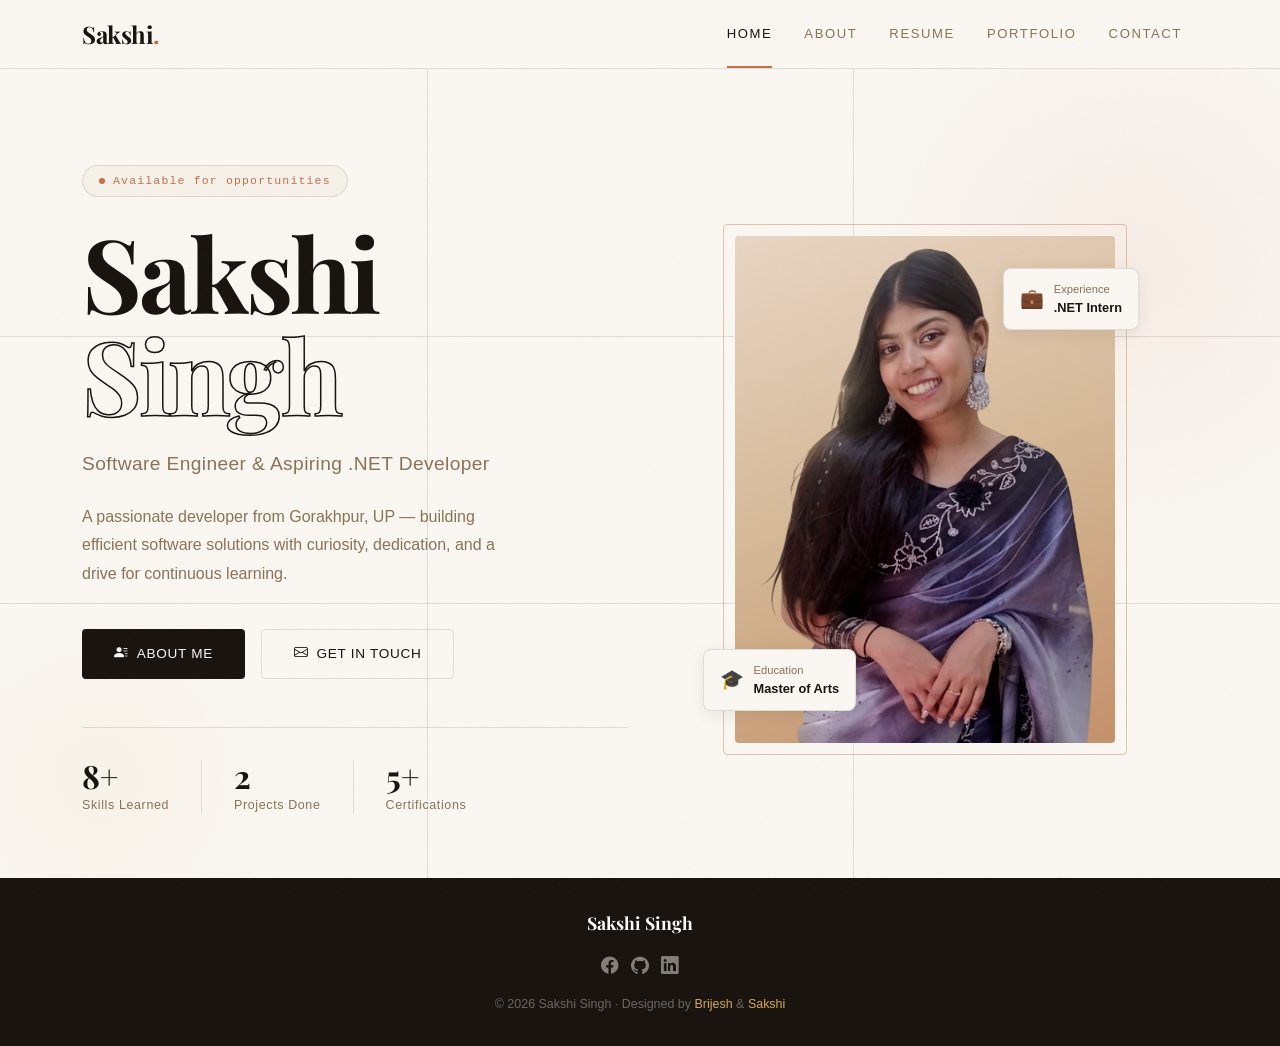
==== commit 22e96389: "Update index.html" ====
--- a/index.html
+++ b/index.html
@@ -155,7 +155,7 @@
       </div>
 
       <div class="footer-credits">
-        © 2025 Sakshi Singh · Designed by
+        © 2026 Sakshi Singh · Designed by
         <a href="https://brijeshchaudhary13.github.io/brijesh-portfolio/" target="_blank">Brijesh</a> &amp;
         <a href="https://brijeshchaudhary13.github.io/brijesh-portfolio/" target="_blank">Sakshi</a>
       </div>
@@ -167,4 +167,4 @@
 <script src="https://cdn.jsdelivr.net/npm/bootstrap@5.3.3/dist/js/bootstrap.bundle.min.js"></script>
 
 </body>
-</html>+</html>
